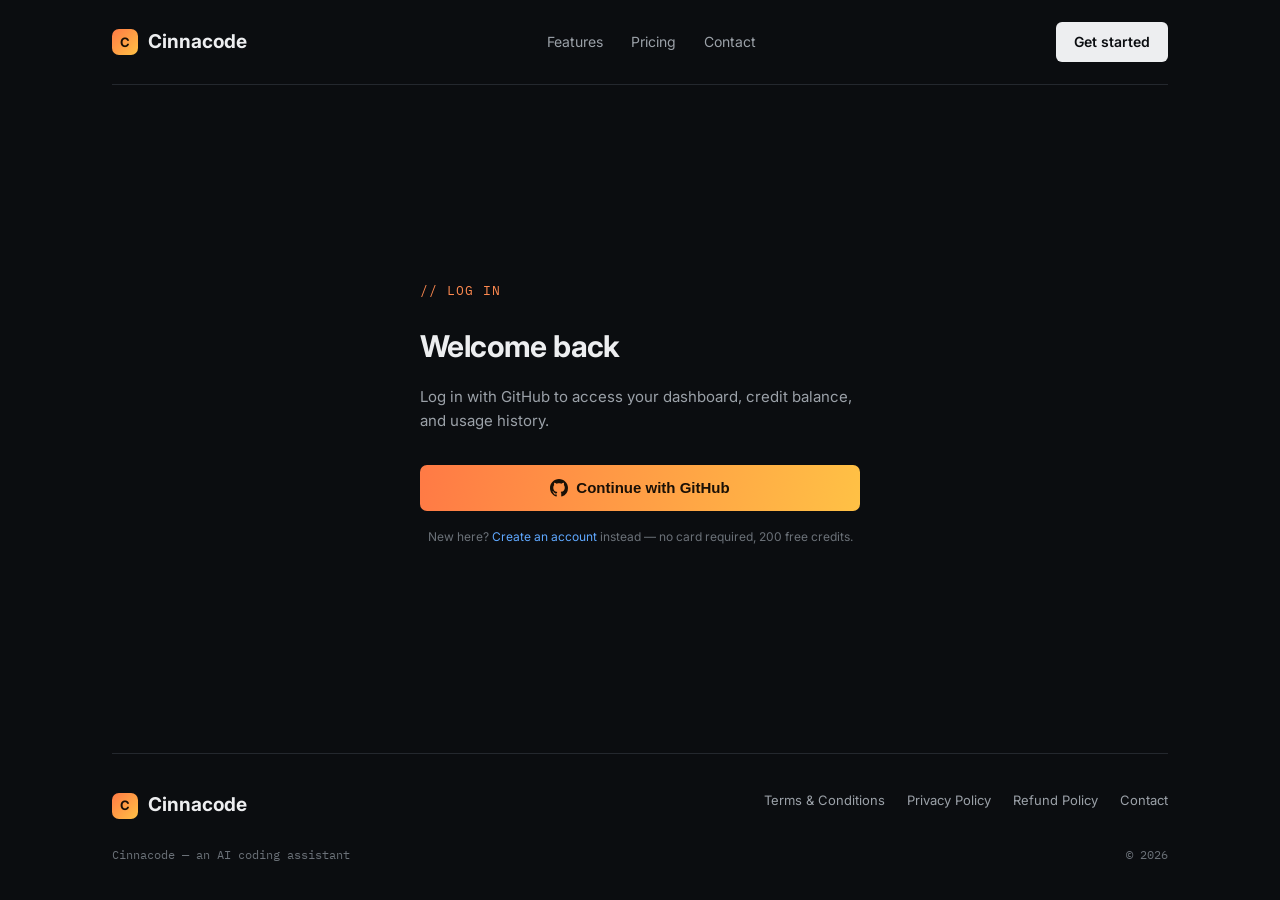
==== admin.html @ 46ebfd6d "Add admin panel page" ====
<!DOCTYPE html>
<html lang="en">
<head>
<meta charset="UTF-8">
<meta name="viewport" content="width=device-width, initial-scale=1.0">
<title>Admin — Cinnacode</title>
<link rel="preconnect" href="https://fonts.googleapis.com">
<link href="https://fonts.googleapis.com/css2?family=Inter:wght@400;500;600;700;800&family=IBM+Plex+Mono:wght@400;500;600&display=swap" rel="stylesheet">
<link rel="stylesheet" href="style.css">
<link rel="icon" type="image/svg+xml" href="favicon.svg">
<style>
  .admin-stats { display: grid; grid-template-columns: repeat(5, 1fr); gap: 14px; margin-bottom: 40px; }
  .stat-card { background: var(--panel); border: 1px solid var(--line); border-radius: 10px; padding: 18px; }
  .stat-label { font-family: 'IBM Plex Mono', monospace; font-size: 11px; color: var(--text-dim); text-transform: uppercase; letter-spacing: 0.05em; margin-bottom: 8px; }
  .stat-value { font-size: 24px; font-weight: 800; }

  .filter-bar { display: flex; gap: 10px; flex-wrap: wrap; align-items: flex-end; margin-bottom: 24px; }
  .filter-field { display: flex; flex-direction: column; gap: 6px; }
  .filter-field label { font-size: 11px; color: var(--text-dim); font-family: 'IBM Plex Mono', monospace; text-transform: uppercase; letter-spacing: 0.05em; }
  .filter-field input, .filter-field select {
    padding: 9px 12px; background: var(--panel); border: 1px solid var(--line);
    border-radius: 6px; color: var(--text); font-size: 13px; font-family: 'Inter', sans-serif;
  }
  .filter-field input:focus, .filter-field select:focus { outline: none; border-color: var(--accent-solid); }
  .btn-filter {
    padding: 9px 18px; background: var(--accent-solid); color: #1A1006; border: none;
    border-radius: 6px; font-weight: 600; font-size: 13px; cursor: pointer;
  }
  .btn-clear {
    padding: 9px 18px; background: transparent; border: 1px solid var(--line); color: var(--text-dim);
    border-radius: 6px; font-size: 13px; cursor: pointer;
  }

  .admin-table { width: 100%; border-collapse: collapse; background: var(--panel); border: 1px solid var(--line); border-radius: 10px; overflow: hidden; font-size: 13px; }
  .admin-table th { text-align: left; padding: 12px 16px; font-family: 'IBM Plex Mono', monospace; font-size: 11px; text-transform: uppercase; letter-spacing: 0.05em; color: var(--text-dim); border-bottom: 1px solid var(--line); background: var(--panel-2); }
  .admin-table td { padding: 12px 16px; border-bottom: 1px solid var(--line); color: var(--text-dim); vertical-align: middle; }
  .admin-table tr:last-child td { border-bottom: none; }
  .admin-table .cell-name { color: var(--text); font-weight: 500; }

  .badge { display: inline-block; padding: 3px 9px; border-radius: 4px; font-size: 11px; font-weight: 600; font-family: 'IBM Plex Mono', monospace; }
  .badge-active { background: rgba(95,203,142,0.15); color: var(--success); }
  .badge-suspended { background: rgba(240,101,74,0.15); color: var(--error); }
  .badge-admin { background: rgba(255,138,80,0.15); color: var(--accent-solid); margin-left: 6px; }

  .btn-action {
    padding: 6px 14px; border-radius: 5px; font-size: 12px; font-weight: 600; cursor: pointer; border: none;
  }
  .btn-suspend { background: rgba(240,101,74,0.15); color: var(--error); }
  .btn-suspend:hover { background: rgba(240,101,74,0.25); }
  .btn-activate { background: rgba(95,203,142,0.15); color: var(--success); }
  .btn-activate:hover { background: rgba(95,203,142,0.25); }
  .btn-action:disabled { opacity: 0.4; cursor: not-allowed; }

  .pagination { display: flex; justify-content: space-between; align-items: center; margin-top: 16px; font-size: 13px; color: var(--text-dim); }
  .pagination button {
    padding: 7px 14px; background: var(--panel); border: 1px solid var(--line); color: var(--text);
    border-radius: 6px; font-size: 13px; cursor: pointer;
  }
  .pagination button:disabled { opacity: 0.4; cursor: not-allowed; }

  .access-denied { text-align: center; padding: 100px 20px; color: var(--text-dim); }
  .loading-row td { text-align: center; padding: 40px; color: var(--text-faint); font-family: 'IBM Plex Mono', monospace; font-size: 13px; }
</style>
</head>
<body>

<div class="wrap">
  <nav class="site-nav">
    <a href="index.html" class="brand"><span class="brand-mark">C</span>Cinnacode</a>
    <div class="nav-links">
      <span style="color: var(--accent-solid);">// Admin</span>
    </div>
    <a href="dashboard.html" class="nav-cta" style="background:transparent;border:1px solid var(--line);color:var(--text-dim);">Back to dashboard</a>
  </nav>
</div>

<div class="wrap">
  <section class="legal-page" id="accessDeniedSection" style="display: none;">
    <div class="access-denied">
      <div class="section-label">// access denied</div>
      <h1>Admin access required</h1>
      <p style="margin-top: 12px;">Your account doesn't have admin permissions. If you believe this is a mistake, contact support.</p>
    </div>
  </section>

  <section class="legal-page" id="adminSection" style="display: none;">
    <div class="section-label">// user management</div>
    <h1>Admin</h1>

    <div class="admin-stats" id="statsRow" style="margin-top: 32px;">
      <div class="stat-card"><div class="stat-label">Total users</div><div class="stat-value" id="statTotal">—</div></div>
      <div class="stat-card"><div class="stat-label">Active</div><div class="stat-value" id="statActive">—</div></div>
      <div class="stat-card"><div class="stat-label">Suspended</div><div class="stat-value" id="statSuspended">—</div></div>
      <div class="stat-card"><div class="stat-label">Guest accounts</div><div class="stat-value" id="statGuest">—</div></div>
      <div class="stat-card"><div class="stat-label">GitHub accounts</div><div class="stat-value" id="statGithub">—</div></div>
    </div>

    <div class="filter-bar">
      <div class="filter-field">
        <label>Search (email/username)</label>
        <input type="text" id="filterSearch" placeholder="e.g. sailendra">
      </div>
      <div class="filter-field">
        <label>Registered from</label>
        <input type="date" id="filterStartDate">
      </div>
      <div class="filter-field">
        <label>Registered to</label>
        <input type="date" id="filterEndDate">
      </div>
      <div class="filter-field">
        <label>Status</label>
        <select id="filterStatus">
          <option value="">All</option>
          <option value="active">Active</option>
          <option value="suspended">Suspended</option>
        </select>
      </div>
      <button class="btn-filter" onclick="applyFilters()">Apply</button>
      <button class="btn-clear" onclick="clearFilters()">Clear</button>
    </div>

    <table class="admin-table">
      <thead>
        <tr>
          <th>User</th>
          <th>Email</th>
          <th>Type</th>
          <th>Credits</th>
          <th>Status</th>
          <th>Registered</th>
          <th>Last login</th>
          <th>Action</th>
        </tr>
      </thead>
      <tbody id="usersTableBody">
        <tr class="loading-row"><td colspan="8">// loading users...</td></tr>
      </tbody>
    </table>

    <div class="pagination">
      <div id="paginationInfo">—</div>
      <div style="display: flex; gap: 8px;">
        <button id="prevPageBtn" onclick="changePage(-1)">← Previous</button>
        <button id="nextPageBtn" onclick="changePage(1)">Next →</button>
      </div>
    </div>
  </section>
</div>

<script>
  const BACKEND_URL = 'https://sail-backend-production-154d.up.railway.app';
  const token = localStorage.getItem('cinnacode_token');
  const PAGE_SIZE = 50;
  let currentOffset = 0;
  let currentTotal = 0;

  if (!token) {
    window.location.href = 'login.html';
  }

  function authHeaders() {
    return { 'Authorization': `Bearer ${token}` };
  }

  async function init() {
    try {
      const statsRes = await fetch(`${BACKEND_URL}/admin/stats`, { headers: authHeaders() });

      if (statsRes.status === 403) {
        document.getElementById('accessDeniedSection').style.display = 'block';
        return;
      }
      if (statsRes.status === 401) {
        localStorage.removeItem('cinnacode_token');
        window.location.href = 'login.html';
        return;
      }

      const stats = await statsRes.json();
      document.getElementById('statTotal').textContent = stats.total_users.toLocaleString();
      document.getElementById('statActive').textContent = stats.active_users.toLocaleString();
      document.getElementById('statSuspended').textContent = stats.suspended_users.toLocaleString();
      document.getElementById('statGuest').textContent = stats.guest_accounts.toLocaleString();
      document.getElementById('statGithub').textContent = stats.github_accounts.toLocaleString();

      document.getElementById('adminSection').style.display = 'block';
      loadUsers();

    } catch (err) {
      document.getElementById('usersTableBody').innerHTML =
        `<tr class="loading-row"><td colspan="8">// error loading admin panel: ${err.message}</td></tr>`;
    }
  }

  function buildQuery() {
    const params = new URLSearchParams();
    params.set('limit', PAGE_SIZE);
    params.set('offset', currentOffset);

    const search = document.getElementById('filterSearch').value.trim();
    const startDate = document.getElementById('filterStartDate').value;
    const endDate = document.getElementById('filterEndDate').value;
    const status = document.getElementById('filterStatus').value;

    if (search) params.set('search', search);
    if (startDate) params.set('start_date', startDate);
    if (endDate) params.set('end_date', endDate);
    if (status) params.set('status', status);

    return params.toString();
  }

  async function loadUsers() {
    const tbody = document.getElementById('usersTableBody');
    tbody.innerHTML = '<tr class="loading-row"><td colspan="8">// loading users...</td></tr>';

    try {
      const response = await fetch(`${BACKEND_URL}/admin/users?${buildQuery()}`, { headers: authHeaders() });
      if (!response.ok) throw new Error('Could not load users');

      const data = await response.json();
      currentTotal = data.total;

      if (data.users.length === 0) {
        tbody.innerHTML = '<tr class="loading-row"><td colspan="8">No users match these filters.</td></tr>';
      } else {
        tbody.innerHTML = '';
        data.users.forEach(u => {
          const row = document.createElement('tr');
          const registeredDate = u.created_at ? new Date(u.created_at).toLocaleDateString('en-IN', { year: 'numeric', month: 'short', day: 'numeric' }) : '—';
          const lastLogin = u.last_login_at ? new Date(u.last_login_at).toLocaleDateString('en-IN', { year: 'numeric', month: 'short', day: 'numeric' }) : '—';
          const accountType = u.id.startsWith('guest_') ? 'Guest' : 'GitHub';
          const statusBadge = u.is_active
            ? '<span class="badge badge-active">Active</span>'
            : '<span class="badge badge-suspended">Suspended</span>';
          const adminBadge = u.is_admin ? '<span class="badge badge-admin">Admin</span>' : '';
          const actionBtn = u.is_active
            ? `<button class="btn-action btn-suspend" onclick="suspendUser('${u.id}')">Suspend</button>`
            : `<button class="btn-action btn-activate" onclick="activateUser('${u.id}')">Activate</button>`;

          row.innerHTML = `
            <td class="cell-name">${u.name || u.login}${adminBadge}</td>
            <td>${u.email || '—'}</td>
            <td>${accountType}</td>
            <td class="mono">${u.credits_balance.toLocaleString()}</td>
            <td>${statusBadge}</td>
            <td>${registeredDate}</td>
            <td>${lastLogin}</td>
            <td>${actionBtn}</td>
          `;
          tbody.appendChild(row);
        });
      }

      const showingFrom = currentTotal === 0 ? 0 : currentOffset + 1;
      const showingTo = Math.min(currentOffset + PAGE_SIZE, currentTotal);
      document.getElementById('paginationInfo').textContent = `Showing ${showingFrom}–${showingTo} of ${currentTotal}`;
      document.getElementById('prevPageBtn').disabled = currentOffset === 0;
      document.getElementById('nextPageBtn').disabled = currentOffset + PAGE_SIZE >= currentTotal;

    } catch (err) {
      tbody.innerHTML = `<tr class="loading-row"><td colspan="8">// error: ${err.message}</td></tr>`;
    }
  }

  function applyFilters() {
    currentOffset = 0;
    loadUsers();
  }

  function clearFilters() {
    document.getElementById('filterSearch').value = '';
    document.getElementById('filterStartDate').value = '';
    document.getElementById('filterEndDate').value = '';
    document.getElementById('filterStatus').value = '';
    currentOffset = 0;
    loadUsers();
  }

  function changePage(direction) {
    currentOffset += direction * PAGE_SIZE;
    if (currentOffset < 0) currentOffset = 0;
    loadUsers();
  }

  async function suspendUser(userId) {
    if (!confirm('Suspend this user? They will immediately lose access to Cinnacode.')) return;
    try {
      const response = await fetch(`${BACKEND_URL}/admin/users/${userId}/suspend`, {
        method: 'POST',
        headers: authHeaders()
      });
      if (!response.ok) {
        const errorData = await response.json().catch(() => ({}));
        throw new Error(errorData.detail || 'Could not suspend user');
      }
      loadUsers();
    } catch (err) {
      alert(err.message);
    }
  }

  async function activateUser(userId) {
    try {
      const response = await fetch(`${BACKEND_URL}/admin/users/${userId}/activate`, {
        method: 'POST',
        headers: authHeaders()
      });
      if (!response.ok) throw new Error('Could not activate user');
      loadUsers();
    } catch (err) {
      alert(err.message);
    }
  }

  init();
</script>

</body>
</html>
---- style.css ----
/* ── Cinnacode — shared site styles (dark theme, v2) ──────────────────── */
/* Dark, VS Code-inspired base with a warm gradient accent. Every page links
   this one file — edit here, it updates everywhere. */

:root {
  --bg: #0B0D10;
  --panel: #14171B;
  --panel-2: #191D22;
  --line: #24282E;
  --text: #EDEEF0;
  --text-dim: #9BA1A8;
  --text-faint: #6B7178;

  --accent-1: #FF7A45;
  --accent-2: #FFC145;
  --accent-solid: #FF8A50;
  --blue: #5FA8FF;
  --error: #F0654A;
  --error-bg: #2A1714;
  --success: #5FCB8E;
}

* { box-sizing: border-box; }

body {
  margin: 0;
  background: var(--bg);
  color: var(--text);
  font-family: 'Inter', -apple-system, sans-serif;
  line-height: 1.6;
  -webkit-font-smoothing: antialiased;
  min-height: 100vh;
  display: flex;
  flex-direction: column;
}

h1, h2, h3 { font-family: 'Inter', sans-serif; font-weight: 700; margin: 0; letter-spacing: -0.02em; color: var(--text); }
.mono { font-family: 'IBM Plex Mono', monospace; }
a { color: var(--blue); text-decoration: none; }
a:hover { text-decoration: underline; }

.wrap { max-width: 1120px; margin: 0 auto; padding: 0 32px; width: 100%; }

.gradient-text {
  background: linear-gradient(100deg, var(--accent-1), var(--accent-2));
  -webkit-background-clip: text;
  background-clip: text;
  color: transparent;
}

/* ── Nav ──────────────────────────────────────────────────────────────── */
nav.site-nav {
  display: flex; align-items: center; justify-content: space-between;
  padding: 22px 0; border-bottom: 1px solid var(--line);
}
.brand {
  font-size: 19px; font-weight: 700; display: flex; align-items: center; gap: 10px; color: var(--text);
}
.brand:hover { text-decoration: none; }
.brand-mark {
  width: 26px; height: 26px; border-radius: 7px;
  background: linear-gradient(135deg, var(--accent-1), var(--accent-2));
  display: flex; align-items: center; justify-content: center;
  font-size: 13px; font-weight: 700; color: #1A1006;
}
.nav-links { display: flex; gap: 28px; font-size: 14px; color: var(--text-dim); }
.nav-links a { color: var(--text-dim); }
.nav-links a:hover { color: var(--text); text-decoration: none; }
.nav-cta {
  padding: 9px 18px; background: var(--text); color: var(--bg);
  border-radius: 6px; font-weight: 600; font-size: 14px;
}
.nav-cta:hover { background: #fff; text-decoration: none; }

/* ── Hero ─────────────────────────────────────────────────────────────── */
.hero { padding: 96px 0 76px; border-bottom: 1px solid var(--line); }
.eyebrow, .section-label {
  font-family: 'IBM Plex Mono', monospace; font-size: 13px; color: var(--accent-solid);
  text-transform: uppercase; letter-spacing: 0.08em; margin-bottom: 20px;
}
.hero h1 { font-size: 58px; line-height: 1.06; max-width: 780px; }
.hero p { margin-top: 22px; font-size: 18px; color: var(--text-dim); max-width: 540px; }
.hero-actions { margin-top: 36px; display: flex; gap: 14px; align-items: center; flex-wrap: wrap; }

.btn-primary {
  padding: 14px 26px;
  background: linear-gradient(100deg, var(--accent-1), var(--accent-2));
  color: #1A1006; border: none; border-radius: 7px;
  font-weight: 700; font-size: 15px; cursor: pointer; display: inline-block;
}
.btn-primary:hover { text-decoration: none; opacity: 0.92; }
.btn-primary:disabled { opacity: 0.4; cursor: not-allowed; }

.btn-secondary {
  padding: 13px 22px; border: 1px solid var(--line); color: var(--text-dim);
  border-radius: 7px; font-size: 15px; background: transparent;
}
.btn-secondary:hover { border-color: var(--text-faint); color: var(--text); text-decoration: none; }

.btn-outline {
  padding: 12px 22px; background: transparent; border: 1px solid var(--blue); color: var(--blue);
  border-radius: 7px; font-weight: 600; white-space: nowrap;
}
.btn-outline:hover { background: rgba(95,168,255,0.1); text-decoration: none; }

/* ── Ticker ───────────────────────────────────────────────────────────── */
.ticker {
  display: flex; gap: 40px; padding: 18px 0; border-bottom: 1px solid var(--line);
  font-family: 'IBM Plex Mono', monospace; font-size: 13px; color: var(--text-dim); flex-wrap: wrap;
}
.ticker span { color: var(--accent-solid); font-weight: 600; }

/* ── Features ─────────────────────────────────────────────────────────── */
.features { padding: 84px 0; border-bottom: 1px solid var(--line); }
.features h2 { font-size: 34px; max-width: 560px; margin-bottom: 52px; }
.feature-grid { display: grid; grid-template-columns: repeat(3, 1fr); gap: 1px; background: var(--line); border: 1px solid var(--line); border-radius: 10px; overflow: hidden; }
.feature-card { background: var(--panel); padding: 30px; }
.feature-card h3 { font-size: 17px; margin-bottom: 8px; }
.feature-card p { color: var(--text-dim); font-size: 14px; margin: 0; }
.feature-icon {
  width: 34px; height: 34px; border-radius: 8px;
  background: rgba(255,138,80,0.12);
  display: flex; align-items: center; justify-content: center;
  margin-bottom: 16px; font-size: 16px;
}

/* ── Pricing ──────────────────────────────────────────────────────────── */
.pricing { padding: 84px 0; border-bottom: 1px solid var(--line); }
.pricing h2 { font-size: 34px; max-width: 560px; }
.pricing > .wrap > p.lead { color: var(--text-dim); max-width: 520px; margin-top: 14px; margin-bottom: 50px; }

.price-grid { display: grid; grid-template-columns: repeat(3, 1fr); gap: 20px; }
.price-card {
  background: var(--panel); border: 1px solid var(--line); border-radius: 12px; padding: 32px;
  display: flex; flex-direction: column;
}
.price-card.featured { border-color: var(--accent-solid); background: var(--panel-2); position: relative; }
.price-card.featured::before {
  content: "MOST POPULAR";
  position: absolute; top: -11px; left: 50%; transform: translateX(-50%);
  background: linear-gradient(100deg, var(--accent-1), var(--accent-2));
  color: #1A1006; font-family: 'IBM Plex Mono', monospace; font-size: 10px; font-weight: 700;
  letter-spacing: 0.06em; padding: 4px 10px; border-radius: 4px;
}
.price-card h3 { font-size: 18px; color: var(--text-dim); font-weight: 600; margin-bottom: 14px; }
.price-amount { font-size: 40px; font-weight: 800; margin-bottom: 4px; }
.price-credits { font-family: 'IBM Plex Mono', monospace; font-size: 13px; color: var(--accent-solid); margin-bottom: 20px; }
.price-desc { color: var(--text-dim); font-size: 14px; margin-bottom: 24px; flex-grow: 1; }
.price-buy {
  width: 100%; padding: 12px; border: none; border-radius: 7px; font-size: 14px; font-weight: 700;
  cursor: pointer; background: var(--panel-2); color: var(--text); border: 1px solid var(--line);
}
.price-card.featured .price-buy {
  background: linear-gradient(100deg, var(--accent-1), var(--accent-2)); color: #1A1006; border: none;
}
.price-buy:hover { opacity: 0.9; }
.price-buy:disabled { opacity: 0.4; cursor: not-allowed; }
.pricing-note { margin-top: 22px; font-size: 13px; color: var(--text-faint); font-family: 'IBM Plex Mono', monospace; }

/* ── Enterprise ───────────────────────────────────────────────────────── */
.enterprise { padding: 84px 0; border-bottom: 1px solid var(--line); }
.enterprise-box {
  border: 1px solid var(--line); border-radius: 12px; padding: 44px; background: var(--panel);
  display: flex; justify-content: space-between; align-items: center; gap: 36px; flex-wrap: wrap;
}
.enterprise-box h3 { font-size: 23px; margin-bottom: 8px; }
.enterprise-box p { color: var(--text-dim); max-width: 440px; margin: 0; }

/* ── Footer ───────────────────────────────────────────────────────────── */
footer.site-footer { margin-top: auto; padding: 36px 0; border-top: 1px solid var(--line); }
.footer-top { display: flex; justify-content: space-between; align-items: flex-start; flex-wrap: wrap; gap: 24px; margin-bottom: 24px; }
.footer-links { display: flex; gap: 22px; flex-wrap: wrap; font-size: 13px; }
.footer-links a { color: var(--text-dim); }
.footer-links a:hover { color: var(--text); }
.footer-bottom { font-size: 12px; color: var(--text-faint); font-family: 'IBM Plex Mono', monospace; display: flex; justify-content: space-between; flex-wrap: wrap; gap: 8px; }

/* ── Legal / article pages ────────────────────────────────────────────── */
.legal-page { padding: 60px 0 80px; }
.legal-page .updated { font-size: 13px; color: var(--text-faint); font-family: 'IBM Plex Mono', monospace; margin-bottom: 40px; }
.legal-page h1 { font-size: 38px; margin-bottom: 8px; }
.legal-page h2 { font-size: 21px; margin-top: 40px; margin-bottom: 14px; }
.legal-page p, .legal-page li { color: var(--text-dim); font-size: 15px; margin-bottom: 14px; }
.legal-page ul, .legal-page ol { padding-left: 22px; }
.legal-page strong { color: var(--text); }
.legal-callout { background: var(--error-bg); border: 1px solid var(--error); border-radius: 8px; padding: 22px 24px; margin: 24px 0; }
.legal-callout p { color: var(--text); margin: 0; }
.legal-callout .label { font-family: 'IBM Plex Mono', monospace; font-size: 12px; text-transform: uppercase; letter-spacing: 0.06em; color: var(--error); margin-bottom: 10px; display: block; }
.legal-page a { text-decoration: underline; }

/* ── Forms ────────────────────────────────────────────────────────────── */
main.form-main { flex: 1; display: flex; align-items: center; justify-content: center; padding: 56px 24px; }
.panel { width: 100%; max-width: 440px; }
.panel h1 { font-size: 30px; margin-bottom: 10px; }
.panel > p.sub { color: var(--text-dim); margin-bottom: 32px; font-size: 15px; }

label { display: block; font-size: 13px; color: var(--text-dim); margin-bottom: 7px; font-weight: 500; }
input[type="text"], input[type="email"], select {
  width: 100%; padding: 12px 14px; background: var(--panel); border: 1px solid var(--line);
  border-radius: 7px; color: var(--text); font-size: 15px; font-family: 'Inter', sans-serif; margin-bottom: 20px;
}
input:focus, select:focus { outline: none; border-color: var(--accent-solid); }

.checkbox-row { display: flex; align-items: flex-start; gap: 10px; margin-bottom: 24px; font-size: 13px; color: var(--text-dim); }
.checkbox-row input[type="checkbox"] { margin-top: 3px; width: 16px; height: 16px; flex-shrink: 0; accent-color: var(--accent-solid); }
.checkbox-row a { color: var(--blue); }

.error-box { display: none; background: var(--error-bg); border: 1px solid var(--error); color: #FF9C87; padding: 13px 15px; border-radius: 7px; font-size: 14px; margin-bottom: 20px; }
.terms-note { margin-top: 16px; font-size: 12px; color: var(--text-faint); text-align: center; }

/* ── Success state ────────────────────────────────────────────────────── */
.success-panel { display: none; }
.success-panel .success-icon {
  width: 52px; height: 52px; border-radius: 12px;
  background: linear-gradient(135deg, var(--accent-1), var(--accent-2));
  display: flex; align-items: center; justify-content: center; font-size: 22px; margin-bottom: 24px; color: #1A1006;
}
.key-box { background: var(--panel); border: 1px solid var(--line); border-radius: 10px; padding: 18px; margin: 22px 0; }
.key-label { font-family: 'IBM Plex Mono', monospace; font-size: 12px; color: var(--text-dim); text-transform: uppercase; letter-spacing: 0.05em; margin-bottom: 9px; }
.key-value { font-family: 'IBM Plex Mono', monospace; font-size: 13px; word-break: break-all; color: var(--accent-solid); line-height: 1.5; margin-bottom: 13px; }
.copy-btn { padding: 8px 15px; background: transparent; border: 1px solid var(--blue); color: var(--blue); border-radius: 6px; font-size: 13px; cursor: pointer; }
.copy-btn:hover { background: rgba(95,168,255,0.1); }
.copy-btn.copied { border-color: var(--success); color: var(--success); background: transparent; }

.steps { margin: 26px 0; padding: 0; list-style: none; counter-reset: step; }
.steps li { counter-increment: step; padding-left: 34px; position: relative; margin-bottom: 16px; font-size: 14px; color: var(--text-dim); }
.steps li::before {
  content: counter(step); position: absolute; left: 0; top: -1px; width: 23px; height: 23px;
  background: var(--panel); border: 1px solid var(--line); color: var(--accent-solid);
  border-radius: 6px; display: flex; align-items: center; justify-content: center;
  font-family: 'IBM Plex Mono', monospace; font-size: 12px;
}
.steps code { background: var(--panel); padding: 2px 6px; border-radius: 4px; color: var(--text); font-family: 'IBM Plex Mono', monospace; font-size: 13px; }
.credits-badge { display: inline-block; font-family: 'IBM Plex Mono', monospace; font-size: 13px; color: var(--accent-solid); margin-bottom: 6px; }

/* ── Contact page ─────────────────────────────────────────────────────── */
.contact-grid { display: grid; grid-template-columns: 1fr 1fr; gap: 20px; margin-top: 40px; }
.contact-card { background: var(--panel); border: 1px solid var(--line); border-radius: 10px; padding: 26px; }
.contact-card .label { font-family: 'IBM Plex Mono', monospace; font-size: 12px; text-transform: uppercase; letter-spacing: 0.06em; color: var(--accent-solid); margin-bottom: 10px; }
.contact-card p { color: var(--text-dim); margin: 0 0 6px; }
.contact-card .value { color: var(--text); font-size: 16px; font-weight: 600; }

/* ── Responsive ───────────────────────────────────────────────────────── */
@media (max-width: 900px) {
  .price-grid { grid-template-columns: 1fr; }
}
@media (max-width: 720px) {
  .hero h1 { font-size: 38px; }
  .feature-grid { grid-template-columns: 1fr; }
  .nav-links { display: none; }
  .enterprise-box { flex-direction: column; align-items: flex-start; }
  .contact-grid { grid-template-columns: 1fr; }
  .footer-top { flex-direction: column; }
}
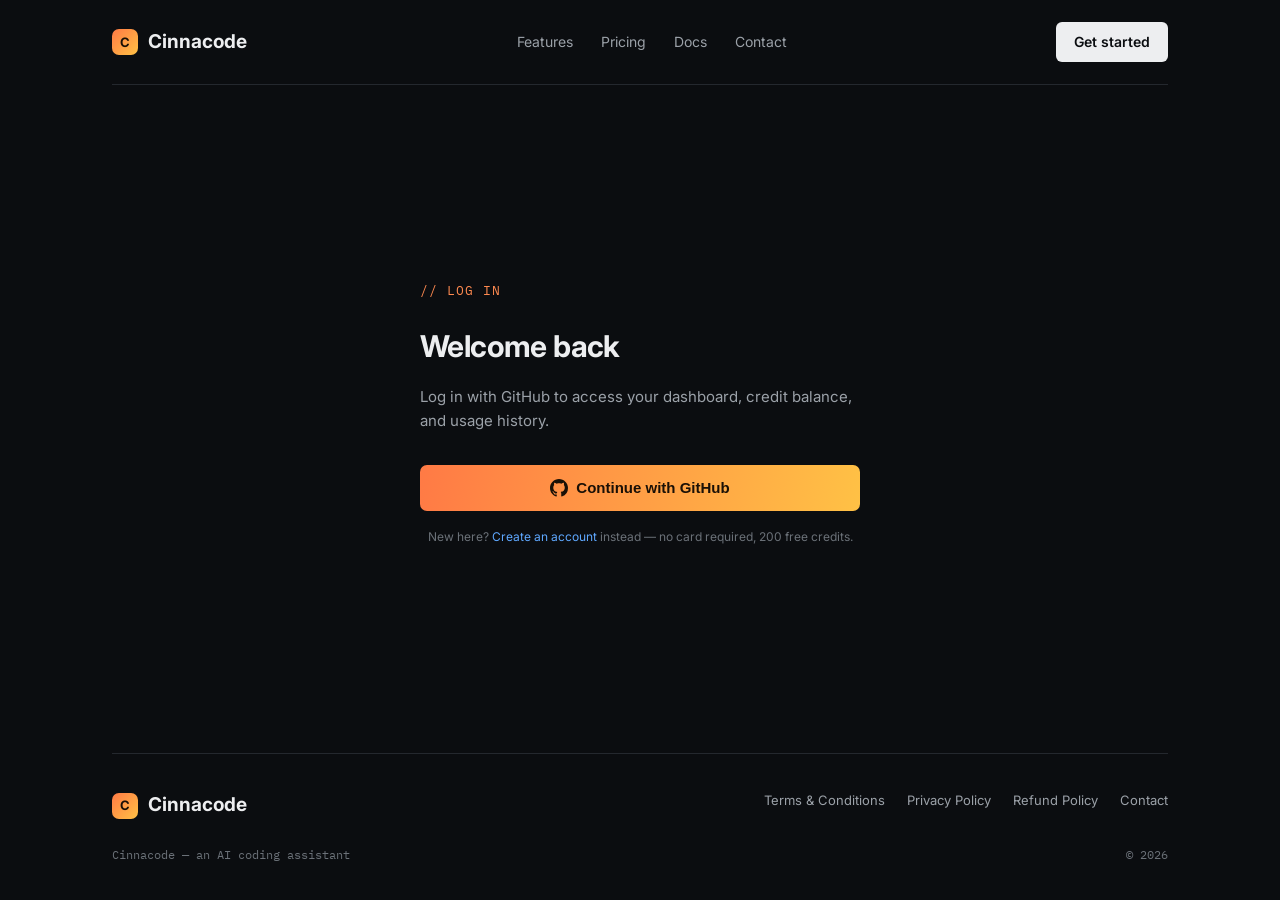
==== commit dddd1225: "Add Feedback tab to admin panel" ====
--- a/admin.html
+++ b/admin.html
@@ -41,6 +41,17 @@
   .badge-active { background: rgba(95,203,142,0.15); color: var(--success); }
   .badge-suspended { background: rgba(240,101,74,0.15); color: var(--error); }
   .badge-admin { background: rgba(255,138,80,0.15); color: var(--accent-solid); margin-left: 6px; }
+  .badge-bug { background: rgba(240,101,74,0.15); color: var(--error); }
+  .badge-feature_request { background: rgba(95,168,255,0.15); color: var(--blue); }
+  .badge-general { background: rgba(155,161,168,0.15); color: var(--text-dim); }
+  .badge-open { background: rgba(255,138,80,0.15); color: var(--accent-solid); }
+  .badge-in_progress { background: rgba(95,168,255,0.15); color: var(--blue); }
+  .badge-resolved { background: rgba(95,203,142,0.15); color: var(--success); }
+  .feedback-message { max-width: 320px; white-space: normal; }
+  .status-select {
+    padding: 5px 10px; background: var(--panel-2); border: 1px solid var(--line); color: var(--text);
+    border-radius: 5px; font-size: 12px; cursor: pointer;
+  }
 
   .btn-action {
     padding: 6px 14px; border-radius: 5px; font-size: 12px; font-weight: 600; cursor: pointer; border: none;
@@ -84,10 +95,16 @@
   </section>
 
   <section class="legal-page" id="adminSection" style="display: none;">
-    <div class="section-label">// user management</div>
+    <div class="section-label">// admin</div>
     <h1>Admin</h1>
 
-    <div class="admin-stats" id="statsRow" style="margin-top: 32px;">
+    <div style="display: flex; gap: 10px; margin-top: 24px; margin-bottom: 8px;">
+      <button class="btn-filter" id="tabUsersBtn" onclick="switchTab('users')">Users</button>
+      <button class="btn-clear" id="tabFeedbackBtn" onclick="switchTab('feedback')">Feedback</button>
+    </div>
+
+    <div id="usersTab">
+    <div class="admin-stats" id="statsRow" style="margin-top: 24px;">
       <div class="stat-card"><div class="stat-label">Total users</div><div class="stat-value" id="statTotal">—</div></div>
       <div class="stat-card"><div class="stat-label">Active</div><div class="stat-value" id="statActive">—</div></div>
       <div class="stat-card"><div class="stat-label">Suspended</div><div class="stat-value" id="statSuspended">—</div></div>
@@ -145,6 +162,47 @@
         <button id="nextPageBtn" onclick="changePage(1)">Next →</button>
       </div>
     </div>
+    </div>
+
+    <div id="feedbackTab" style="display: none;">
+      <div class="filter-bar">
+        <div class="filter-field">
+          <label>Type</label>
+          <select id="filterFeedbackType">
+            <option value="">All</option>
+            <option value="bug">Errors</option>
+            <option value="feature_request">Feature Request</option>
+            <option value="general">Feedback</option>
+          </select>
+        </div>
+        <div class="filter-field">
+          <label>Status</label>
+          <select id="filterFeedbackStatus">
+            <option value="">All</option>
+            <option value="open">Open</option>
+            <option value="in_progress">In progress</option>
+            <option value="resolved">Resolved</option>
+          </select>
+        </div>
+        <button class="btn-filter" onclick="loadFeedback()">Apply</button>
+      </div>
+
+      <table class="admin-table">
+        <thead>
+          <tr>
+            <th>Date</th>
+            <th>Type</th>
+            <th>Message</th>
+            <th>From</th>
+            <th>Status</th>
+            <th>Action</th>
+          </tr>
+        </thead>
+        <tbody id="feedbackTableBody">
+          <tr class="loading-row"><td colspan="6">// loading feedback...</td></tr>
+        </tbody>
+      </table>
+    </div>
   </section>
 </div>
 
@@ -314,6 +372,92 @@
     }
   }
 
+  function switchTab(tab) {
+    const usersTab = document.getElementById('usersTab');
+    const feedbackTab = document.getElementById('feedbackTab');
+    const usersBtn = document.getElementById('tabUsersBtn');
+    const feedbackBtn = document.getElementById('tabFeedbackBtn');
+
+    if (tab === 'users') {
+      usersTab.style.display = 'block';
+      feedbackTab.style.display = 'none';
+      usersBtn.className = 'btn-filter';
+      feedbackBtn.className = 'btn-clear';
+    } else {
+      usersTab.style.display = 'none';
+      feedbackTab.style.display = 'block';
+      usersBtn.className = 'btn-clear';
+      feedbackBtn.className = 'btn-filter';
+      loadFeedback();
+    }
+  }
+
+  const typeLabels = { bug: 'Errors', feature_request: 'Feature Request', general: 'Feedback' };
+  const statusLabels = { open: 'Open', in_progress: 'In progress', resolved: 'Resolved' };
+
+  async function loadFeedback() {
+    const tbody = document.getElementById('feedbackTableBody');
+    tbody.innerHTML = '<tr class="loading-row"><td colspan="6">// loading feedback...</td></tr>';
+
+    const params = new URLSearchParams();
+    const type = document.getElementById('filterFeedbackType').value;
+    const status = document.getElementById('filterFeedbackStatus').value;
+    if (type) params.set('type', type);
+    if (status) params.set('status', status);
+
+    try {
+      const response = await fetch(`${BACKEND_URL}/admin/feedback?${params.toString()}`, { headers: authHeaders() });
+      if (!response.ok) throw new Error('Could not load feedback');
+
+      const data = await response.json();
+
+      if (data.feedback.length === 0) {
+        tbody.innerHTML = '<tr class="loading-row"><td colspan="6">No feedback matches these filters.</td></tr>';
+        return;
+      }
+
+      tbody.innerHTML = '';
+      data.feedback.forEach(f => {
+        const row = document.createElement('tr');
+        const date = f.created_at ? new Date(f.created_at).toLocaleDateString('en-IN', { year: 'numeric', month: 'short', day: 'numeric' }) : '—';
+        const typeBadge = `<span class="badge badge-${f.type}">${typeLabels[f.type] || f.type}</span>`;
+        const submitter = f.submitter || 'Anonymous';
+
+        row.innerHTML = `
+          <td>${date}</td>
+          <td>${typeBadge}</td>
+          <td class="feedback-message">${f.message}</td>
+          <td>${submitter}</td>
+          <td><span class="badge badge-${f.status}">${statusLabels[f.status] || f.status}</span></td>
+          <td>
+            <select class="status-select" onchange="updateFeedbackStatus(${f.id}, this.value)">
+              <option value="open" ${f.status === 'open' ? 'selected' : ''}>Open</option>
+              <option value="in_progress" ${f.status === 'in_progress' ? 'selected' : ''}>In progress</option>
+              <option value="resolved" ${f.status === 'resolved' ? 'selected' : ''}>Resolved</option>
+            </select>
+          </td>
+        `;
+        tbody.appendChild(row);
+      });
+
+    } catch (err) {
+      tbody.innerHTML = `<tr class="loading-row"><td colspan="6">// error: ${err.message}</td></tr>`;
+    }
+  }
+
+  async function updateFeedbackStatus(feedbackId, newStatus) {
+    try {
+      const response = await fetch(`${BACKEND_URL}/admin/feedback/${feedbackId}/status?status=${newStatus}`, {
+        method: 'POST',
+        headers: authHeaders()
+      });
+      if (!response.ok) throw new Error('Could not update status');
+      loadFeedback();
+    } catch (err) {
+      alert(err.message);
+    }
+  }
+
   init();
 </script>
 
--- a/style.css
+++ b/style.css
@@ -229,7 +229,16 @@
   border-radius: 6px; display: flex; align-items: center; justify-content: center;
   font-family: 'IBM Plex Mono', monospace; font-size: 12px;
 }
-.steps code { background: var(--panel); padding: 2px 6px; border-radius: 4px; color: var(--text); font-family: 'IBM Plex Mono', monospace; font-size: 13px; }
+.steps code {
+  background: var(--panel);
+  padding: 3px 8px;
+  border-radius: 4px;
+  border: 1px solid var(--accent-solid);
+  color: var(--accent-solid);
+  font-weight: 700;
+  font-family: 'IBM Plex Mono', monospace;
+  font-size: 13px;
+}
 .credits-badge { display: inline-block; font-family: 'IBM Plex Mono', monospace; font-size: 13px; color: var(--accent-solid); margin-bottom: 6px; }
 
 /* ── Contact page ─────────────────────────────────────────────────────── */
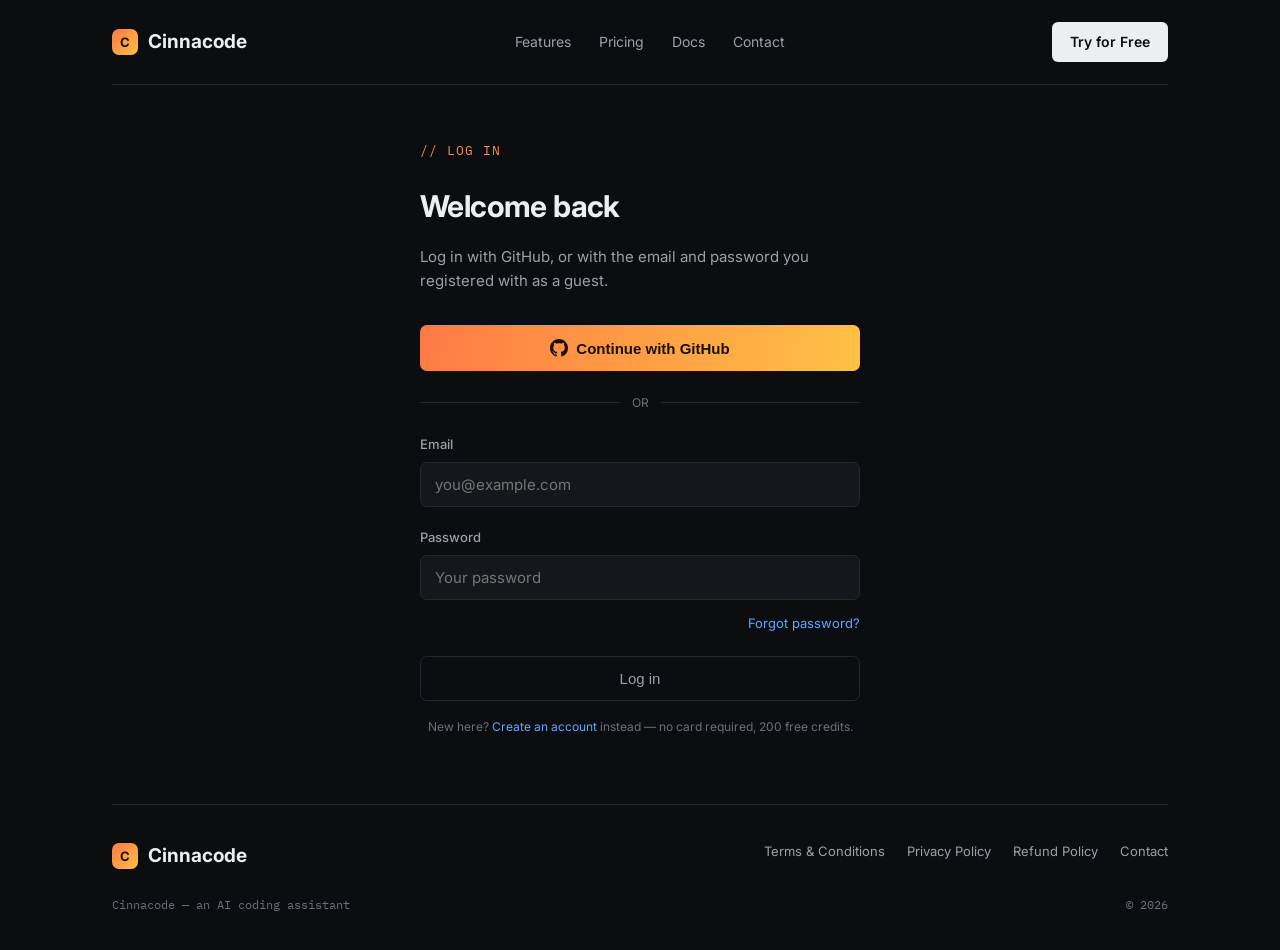
==== commit d67b3f3b: "Document upload, model selection, and project context in docs; consolidated full site sync" ====
--- a/admin.html
+++ b/admin.html
@@ -3,6 +3,20 @@
 <head>
 <meta charset="UTF-8">
 <meta name="viewport" content="width=device-width, initial-scale=1.0">
+<meta name="robots" content="noindex, nofollow">
+<meta name="description" content="Cinnacode admin panel.">
+<link rel="canonical" href="https://cinnacode.in/admin.html">
+<meta property="og:type" content="website">
+<meta property="og:title" content="Admin — Cinnacode">
+<meta property="og:description" content="Cinnacode admin panel.">
+<meta property="og:url" content="https://cinnacode.in/admin.html">
+<meta property="og:image" content="https://cinnacode.in/og-image.png">
+<meta property="og:site_name" content="Cinnacode">
+<meta name="twitter:card" content="summary_large_image">
+<meta name="twitter:title" content="Admin — Cinnacode">
+<meta name="twitter:description" content="Cinnacode admin panel.">
+<meta name="twitter:image" content="https://cinnacode.in/og-image.png">
+
 <title>Admin — Cinnacode</title>
 <link rel="preconnect" href="https://fonts.googleapis.com">
 <link href="https://fonts.googleapis.com/css2?family=Inter:wght@400;500;600;700;800&family=IBM+Plex+Mono:wght@400;500;600&display=swap" rel="stylesheet">
@@ -101,6 +115,7 @@
     <div style="display: flex; gap: 10px; margin-top: 24px; margin-bottom: 8px;">
       <button class="btn-filter" id="tabUsersBtn" onclick="switchTab('users')">Users</button>
       <button class="btn-clear" id="tabFeedbackBtn" onclick="switchTab('feedback')">Feedback</button>
+      <button class="btn-clear" id="tabAddUserBtn" onclick="switchTab('adduser')">Add User</button>
     </div>
 
     <div id="usersTab">
@@ -203,6 +218,61 @@
         </tbody>
       </table>
     </div>
+
+    <div id="adduserTab" style="display: none; max-width: 480px;">
+      <p style="color: var(--text-dim); font-size: 14px; margin-bottom: 24px;">
+        Creates a guest-style account for someone who reached out directly. This can't create a real GitHub-linked account — that requires the person to log in with GitHub themselves. You'll get an access key here to share with them manually.
+      </p>
+
+      <div class="error-box" id="addUserError"></div>
+
+      <form id="addUserForm">
+        <label for="addUserName" style="display:block; font-size:13px; color:var(--text-dim); margin-bottom:6px;">Name</label>
+        <input type="text" id="addUserName" required style="width:100%; padding:10px 12px; background:var(--panel); border:1px solid var(--line); border-radius:6px; color:var(--text); font-size:14px; margin-bottom:14px;">
+
+        <label for="addUserEmail" style="display:block; font-size:13px; color:var(--text-dim); margin-bottom:6px;">Email</label>
+        <input type="email" id="addUserEmail" required style="width:100%; padding:10px 12px; background:var(--panel); border:1px solid var(--line); border-radius:6px; color:var(--text); font-size:14px; margin-bottom:14px;">
+
+        <label for="addUserCountry" style="display:block; font-size:13px; color:var(--text-dim); margin-bottom:6px;">Country</label>
+        <input type="text" id="addUserCountry" value="India" style="width:100%; padding:10px 12px; background:var(--panel); border:1px solid var(--line); border-radius:6px; color:var(--text); font-size:14px; margin-bottom:14px;">
+
+        <label for="addUserCredits" style="display:block; font-size:13px; color:var(--text-dim); margin-bottom:6px;">Initial credits</label>
+        <input type="number" id="addUserCredits" value="200" style="width:100%; padding:10px 12px; background:var(--panel); border:1px solid var(--line); border-radius:6px; color:var(--text); font-size:14px; margin-bottom:20px;">
+
+        <button type="submit" class="btn-filter" id="addUserSubmitBtn" style="width:100%; padding:12px;">Create account</button>
+      </form>
+
+      <div id="addUserResult" style="display:none; margin-top:24px;">
+        <div class="key-box">
+          <div class="key-label">Access key — share this with them</div>
+          <div class="key-value" id="addUserKeyValue">—</div>
+          <button class="copy-btn" id="addUserCopyBtn" onclick="copyAddUserKey()">Copy key</button>
+        </div>
+      </div>
+
+      <hr style="border-color: var(--line); margin: 36px 0;">
+
+      <h3 style="font-size: 16px; margin-bottom: 8px;">Reissue key for existing account</h3>
+      <p style="color: var(--text-dim); font-size: 13px; margin-bottom: 20px;">
+        For guest accounts that lost their access key. Only use this after verifying their identity yourself (e.g. replying to the email they signed up with) — this hands out access to whatever account matches the email below.
+      </p>
+
+      <div class="error-box" id="reissueError"></div>
+
+      <form id="reissueForm">
+        <label for="reissueEmail" style="display:block; font-size:13px; color:var(--text-dim); margin-bottom:6px;">Account email</label>
+        <input type="email" id="reissueEmail" required style="width:100%; padding:10px 12px; background:var(--panel); border:1px solid var(--line); border-radius:6px; color:var(--text); font-size:14px; margin-bottom:14px;">
+        <button type="submit" class="btn-clear" id="reissueSubmitBtn" style="width:100%; padding:12px;">Find account & reissue key</button>
+      </form>
+
+      <div id="reissueResult" style="display:none; margin-top:24px;">
+        <div class="key-box">
+          <div class="key-label">New access key</div>
+          <div class="key-value" id="reissueKeyValue">—</div>
+          <button class="copy-btn" id="reissueCopyBtn" onclick="copyReissueKey()">Copy key</button>
+        </div>
+      </div>
+    </div>
   </section>
 </div>
 
@@ -375,20 +445,28 @@
   function switchTab(tab) {
     const usersTab = document.getElementById('usersTab');
     const feedbackTab = document.getElementById('feedbackTab');
+    const adduserTab = document.getElementById('adduserTab');
     const usersBtn = document.getElementById('tabUsersBtn');
     const feedbackBtn = document.getElementById('tabFeedbackBtn');
+    const adduserBtn = document.getElementById('tabAddUserBtn');
+
+    usersTab.style.display = 'none';
+    feedbackTab.style.display = 'none';
+    adduserTab.style.display = 'none';
+    usersBtn.className = 'btn-clear';
+    feedbackBtn.className = 'btn-clear';
+    adduserBtn.className = 'btn-clear';
 
     if (tab === 'users') {
       usersTab.style.display = 'block';
-      feedbackTab.style.display = 'none';
       usersBtn.className = 'btn-filter';
-      feedbackBtn.className = 'btn-clear';
-    } else {
-      usersTab.style.display = 'none';
+    } else if (tab === 'feedback') {
       feedbackTab.style.display = 'block';
-      usersBtn.className = 'btn-clear';
       feedbackBtn.className = 'btn-filter';
       loadFeedback();
+    } else if (tab === 'adduser') {
+      adduserTab.style.display = 'block';
+      adduserBtn.className = 'btn-filter';
     }
   }
 
@@ -458,6 +536,109 @@
     }
   }
 
+  const addUserForm = document.getElementById('addUserForm');
+  const addUserError = document.getElementById('addUserError');
+  const addUserSubmitBtn = document.getElementById('addUserSubmitBtn');
+
+  addUserForm.addEventListener('submit', async (e) => {
+    e.preventDefault();
+    addUserError.style.display = 'none';
+    document.getElementById('addUserResult').style.display = 'none';
+    addUserSubmitBtn.disabled = true;
+    addUserSubmitBtn.textContent = 'Creating...';
+
+    const payload = {
+      name: document.getElementById('addUserName').value.trim(),
+      email: document.getElementById('addUserEmail').value.trim(),
+      country: document.getElementById('addUserCountry').value.trim() || 'India',
+      initial_credits: parseInt(document.getElementById('addUserCredits').value) || 200
+    };
+
+    try {
+      const response = await fetch(`${BACKEND_URL}/admin/users/create`, {
+        method: 'POST',
+        headers: { 'Content-Type': 'application/json', ...authHeaders() },
+        body: JSON.stringify(payload)
+      });
+
+      if (!response.ok) {
+        const errorData = await response.json().catch(() => ({}));
+        throw new Error(errorData.detail || 'Could not create account');
+      }
+
+      const data = await response.json();
+      document.getElementById('addUserKeyValue').textContent = data.access_token;
+      document.getElementById('addUserResult').style.display = 'block';
+      addUserForm.reset();
+      document.getElementById('addUserCountry').value = 'India';
+      document.getElementById('addUserCredits').value = 200;
+
+    } catch (err) {
+      addUserError.textContent = err.message;
+      addUserError.style.display = 'block';
+    } finally {
+      addUserSubmitBtn.disabled = false;
+      addUserSubmitBtn.textContent = 'Create account';
+    }
+  });
+
+  function copyAddUserKey() {
+    const key = document.getElementById('addUserKeyValue').textContent;
+    navigator.clipboard.writeText(key);
+    const btn = document.getElementById('addUserCopyBtn');
+    btn.textContent = 'Copied!';
+    btn.classList.add('copied');
+    setTimeout(() => { btn.textContent = 'Copy key'; btn.classList.remove('copied'); }, 2000);
+  }
+
+  const reissueForm = document.getElementById('reissueForm');
+  const reissueError = document.getElementById('reissueError');
+  const reissueSubmitBtn = document.getElementById('reissueSubmitBtn');
+
+  reissueForm.addEventListener('submit', async (e) => {
+    e.preventDefault();
+    reissueError.style.display = 'none';
+    document.getElementById('reissueResult').style.display = 'none';
+    reissueSubmitBtn.disabled = true;
+    reissueSubmitBtn.textContent = 'Looking up...';
+
+    const email = document.getElementById('reissueEmail').value.trim();
+
+    try {
+      const response = await fetch(`${BACKEND_URL}/admin/users/reissue-key`, {
+        method: 'POST',
+        headers: { 'Content-Type': 'application/json', ...authHeaders() },
+        body: JSON.stringify({ email })
+      });
+
+      if (!response.ok) {
+        const errorData = await response.json().catch(() => ({}));
+        throw new Error(errorData.detail || 'Could not find or reissue key for this account');
+      }
+
+      const data = await response.json();
+      document.getElementById('reissueKeyValue').textContent = data.access_token;
+      document.getElementById('reissueResult').style.display = 'block';
+      reissueForm.reset();
+
+    } catch (err) {
+      reissueError.textContent = err.message;
+      reissueError.style.display = 'block';
+    } finally {
+      reissueSubmitBtn.disabled = false;
+      reissueSubmitBtn.textContent = 'Find account & reissue key';
+    }
+  });
+
+  function copyReissueKey() {
+    const key = document.getElementById('reissueKeyValue').textContent;
+    navigator.clipboard.writeText(key);
+    const btn = document.getElementById('reissueCopyBtn');
+    btn.textContent = 'Copied!';
+    btn.classList.add('copied');
+    setTimeout(() => { btn.textContent = 'Copy key'; btn.classList.remove('copied'); }, 2000);
+  }
+
   init();
 </script>
 
--- a/style.css
+++ b/style.css
@@ -104,6 +104,20 @@
 .btn-outline:hover { background: rgba(95,168,255,0.1); text-decoration: none; }
 
 /* ── Ticker ───────────────────────────────────────────────────────────── */
+.hero-free-badge {
+  display: inline-flex;
+  align-items: center;
+  gap: 8px;
+  background: linear-gradient(100deg, rgba(255,122,69,0.15), rgba(255,193,69,0.15));
+  border: 1px solid var(--accent-solid);
+  border-radius: 999px;
+  padding: 8px 18px;
+  font-family: 'IBM Plex Mono', monospace;
+  font-size: 14px;
+  font-weight: 600;
+  color: var(--accent-solid);
+  margin-bottom: 22px;
+}
 .ticker {
   display: flex; gap: 40px; padding: 18px 0; border-bottom: 1px solid var(--line);
   font-family: 'IBM Plex Mono', monospace; font-size: 13px; color: var(--text-dim); flex-wrap: wrap;
@@ -129,7 +143,7 @@
 .pricing h2 { font-size: 34px; max-width: 560px; }
 .pricing > .wrap > p.lead { color: var(--text-dim); max-width: 520px; margin-top: 14px; margin-bottom: 50px; }
 
-.price-grid { display: grid; grid-template-columns: repeat(3, 1fr); gap: 20px; }
+.price-grid { display: grid; grid-template-columns: repeat(4, 1fr); gap: 18px; }
 .price-card {
   background: var(--panel); border: 1px solid var(--line); border-radius: 12px; padding: 32px;
   display: flex; flex-direction: column;
@@ -194,7 +208,7 @@
 .panel > p.sub { color: var(--text-dim); margin-bottom: 32px; font-size: 15px; }
 
 label { display: block; font-size: 13px; color: var(--text-dim); margin-bottom: 7px; font-weight: 500; }
-input[type="text"], input[type="email"], select {
+input[type="text"], input[type="email"], input[type="password"], select {
   width: 100%; padding: 12px 14px; background: var(--panel); border: 1px solid var(--line);
   border-radius: 7px; color: var(--text); font-size: 15px; font-family: 'Inter', sans-serif; margin-bottom: 20px;
 }
@@ -249,10 +263,11 @@
 .contact-card .value { color: var(--text); font-size: 16px; font-weight: 600; }
 
 /* ── Responsive ───────────────────────────────────────────────────────── */
-@media (max-width: 900px) {
+@media (max-width: 1100px) {
+  .price-grid { grid-template-columns: repeat(2, 1fr); }
+}
+@media (max-width: 720px) {
   .price-grid { grid-template-columns: 1fr; }
-}
-@media (max-width: 720px) {
   .hero h1 { font-size: 38px; }
   .feature-grid { grid-template-columns: 1fr; }
   .nav-links { display: none; }
